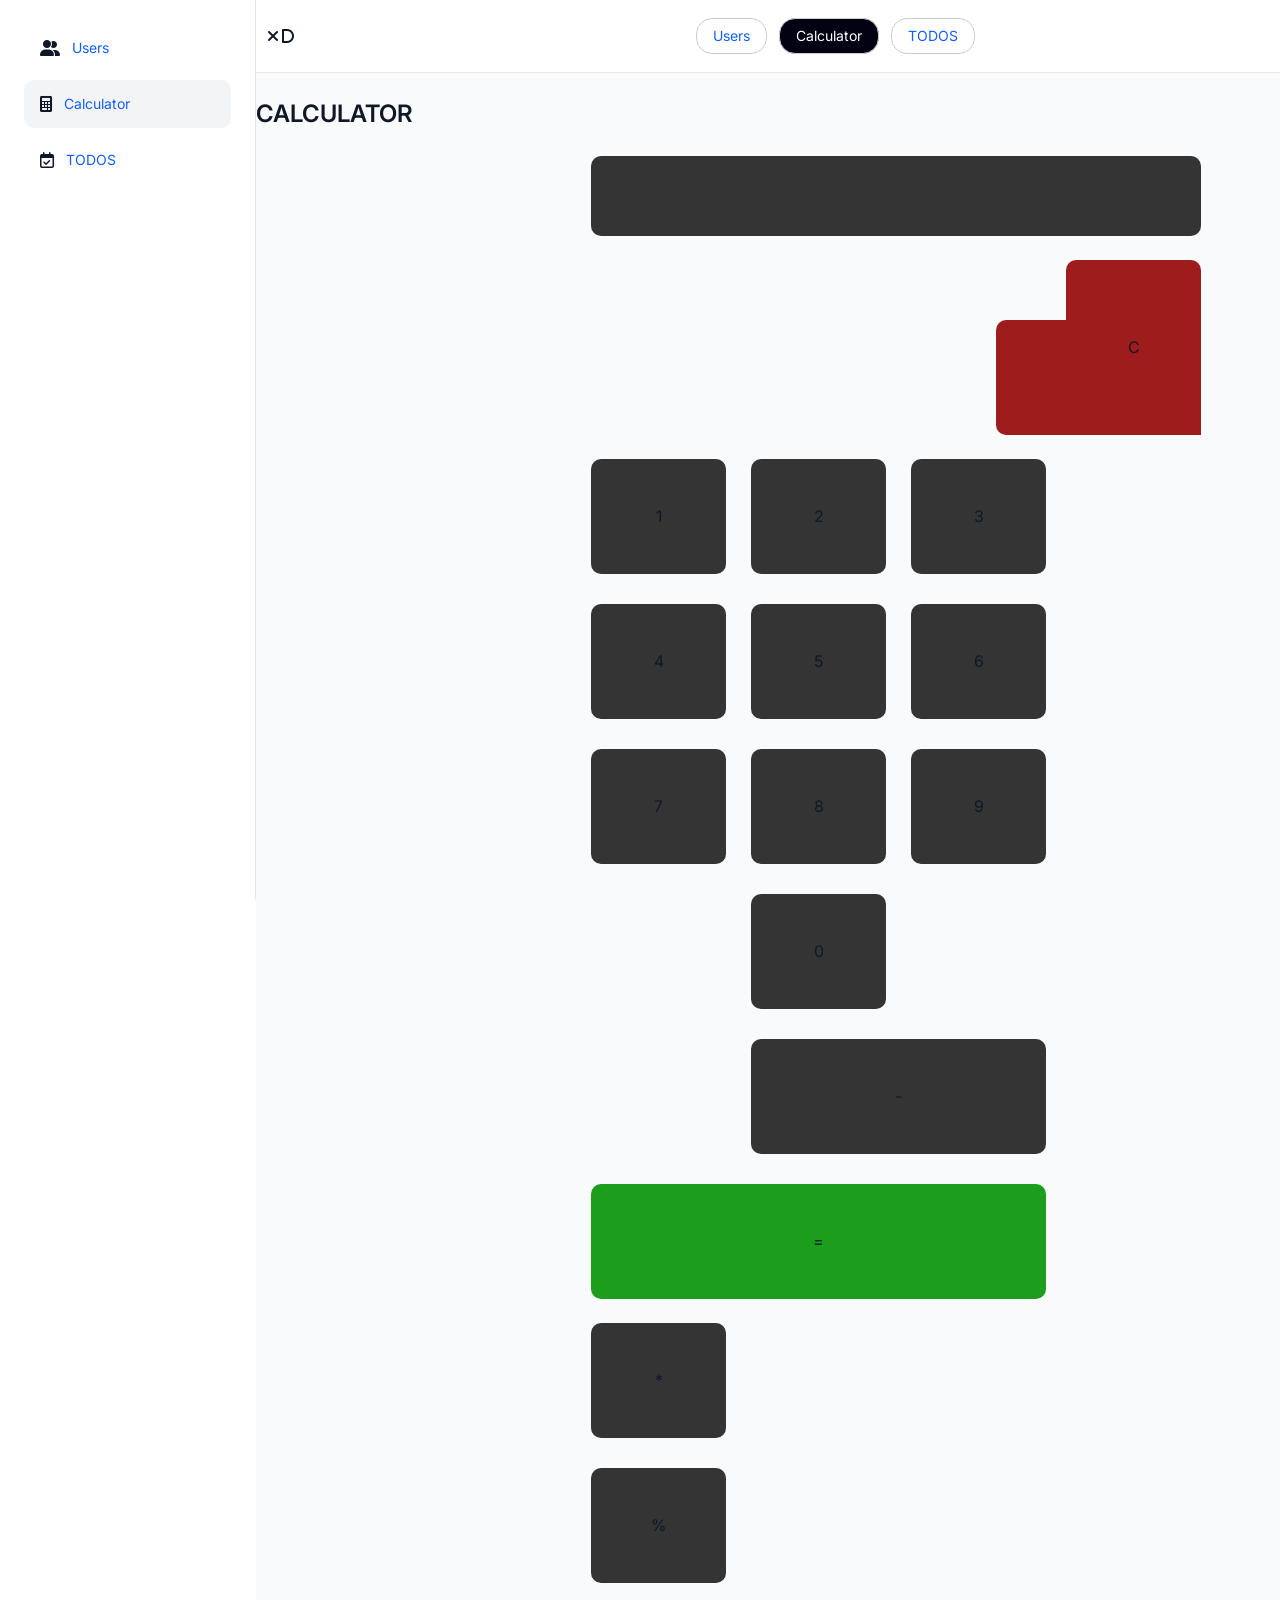
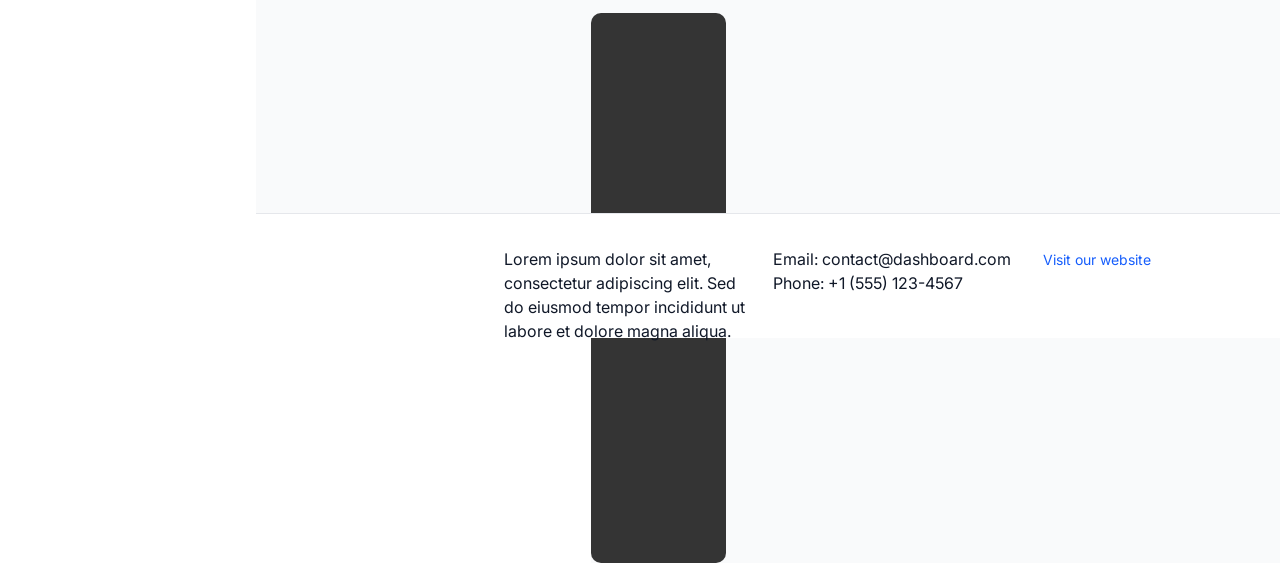
==== calculator.html @ 19464ed5 "Project: 3 Pages Dashboard: Users Page, TODOS page - HTML structure and js script" ====
<!doctype html>
<html lang="en">
  <head>
    <meta charset="UTF-8" />
    <meta name="viewport" content="width=device-width, initial-scale=1.0" />
    <title>3 Pages Dashboard</title>

    <link rel="stylesheet" href="css/style.css" />
    <link rel="preconnect" href="https://fonts.googleapis.com" />
    <link rel="preconnect" href="https://fonts.gstatic.com" crossorigin />
    <link
      href="https://fonts.googleapis.com/css2?family=Inter:opsz,wght@14..32,500&display=swap"
      rel="stylesheet"
    />
    <link
      rel="stylesheet"
      href="https://cdnjs.cloudflare.com/ajax/libs/font-awesome/6.0.0/css/all.min.css"
    />

    <script defer src="js/scriptTodos.js"></script>
  </head>
  <body>
    <div class="container">
      <!-- Page content -->
      <aside>
        <!-- Sidebar -->
        <nav class="sidebar-nav">
          <ul class="sidebar-nav-list">
            <li>
              <a class="sidebar-nav-link" href="/users.html"
                ><i class="fa-solid fa-user-group"></i>Users</a
              >
            </li>
            <li>
              <a class="sidebar-nav-link nav-active" href="/calculator.html"
                ><i class="fa-solid fa-calculator"></i>Calculator</a
              >
            </li>
            <li>
              <a class="sidebar-nav-link" href="/todos.html"
                ><i class="fa-regular fa-calendar-check"></i>TODOS</a
              >
            </li>
          </ul>
        </nav>
      </aside>
      <div class="content">
        <header class="header">
          <div class="left-header-content">
            <i class="fa-solid fa-xmark"></i>
            <i class="fa-solid fa-d"></i>
            <!-- <img
              class="logo"
              alt="3 Pages Dashboard logo"
              src="assets/img/logo.jpg"
            /> -->
          </div>
          <nav class="main-nav">
            <ul class="main-nav-list">
              <li>
                <a class="main-nav-link" href="/users.html">Users</a>
              </li>
              <li>
                <a class="main-nav-link nav-active" href="/calculator.html"
                  >Calculator</a
                >
              </li>
              <li>
                <a class="main-nav-link" href="/todos.html">TODOS</a>
              </li>
            </ul>
          </nav>
          <div class="user-login">Dragana Dragićević</div>
        </header>
        <main id="main-content">
          <article>
            <!-- Main content -->
            <section class="calculator" id="calculator">
              <div class="page-header">
                <h1 class="page-title">Calculator</h1>
              </div>
              <div class="calculator">
                <div class="calculator-elements">
                  <input class="text-input" type="text" />
                  <div class="right-box">
                    <button class="btn btn-delete-left"></button>
                    <button class="btn btn-delete">C</button>
                  </div>
                  <div class="content">
                    <div class="numbers">
                      <div class="flex-row">
                        <button class="btn">1</button>
                        <button class="btn">2</button>
                        <button class="btn">3</button>
                      </div>
                      <div class="flex-row">
                        <button class="btn">4</button>
                        <button class="btn">5</button>
                        <button class="btn">6</button>
                      </div>
                      <div class="flex-row">
                        <button class="btn">7</button>
                        <button class="btn">8</button>
                        <button class="btn">9</button>
                      </div>
                      <div class="center-box">
                        <button class="btn">0</button>
                      </div>
                      <div class="right-box">
                        <button class="btn btn-minus">-</button>
                      </div>
                      <div>
                        <button class="btn btn-equal">=</button>
                      </div>
                    </div>
                    <div class="operators">
                      <button class="btn">*</button>
                      <button class="btn">%</button>
                      <button class="btn btn-plus">+</button>
                    </div>
                  </div>
                </div>
              </div>
            </section>
          </article>
        </main>
        <footer class="footer">
          <section class="footer-widget">
            <p>
              Lorem ipsum dolor sit amet, consectetur adipiscing elit. Sed do
              eiusmod tempor incididunt ut labore et dolore magna aliqua.
            </p>
          </section>
          <section class="footer-widget">
            <p>Email: contact@dashboard.com</p>
            <p>Phone: +1 (555) 123-4567</p>
          </section>
          <section class="footer-widget">
            <p>
              <a href="#">Visit our website</a>
            </p>
          </section>
        </footer>
      </div>
    </div>
  </body>
</html>
---- css/style.css ----
* {
  padding: 0;
  margin: 0;
  box-sizing: border-box;
  font-family: 'Inter', sans-serif;
  font-size: 16px;
  font-weight: 400;
  line-height: 24px;
  letter-spacing: 0;
  color: #101828;
}

.container {
  max-width: 100vw;
  display: flex;
  flex-direction: row;
  margin: 0 auto;
}

aside {
  display: flex;
  justify-content: left;
  align-items: normal;
  /* background-color: blue; */
  border-right: 1px solid #e5e7eb;
  width: 256px;
  height: 100vh;
  padding: 24px;
}

.sidebar-nav {
  /* height: 160px; */
  width: 100vw;
}

.sidebar-nav-list {
  list-style: none;
  display: flex;
  flex-direction: column;
  gap: 8px;
}

.sidebar-nav-link:link,
.sidebar-nav-link:visited {
  display: flex;
  justify-content: left;
  align-items: center;
  height: 48px;
  padding-left: 16px;
  gap: 12px;
  /* background-color: orange; */
  text-decoration: none;
  border-radius: 10px;
}

.sidebar-nav-link:hover,
.sidebar-nav-link:active {
  background-color: #f3f4f6;
}

.sidebar-nav-link.nav-active:link,
.sidebar-nav-link.nav-active:visited {
  background-color: #f3f4f6;
}

.sidebar-nav-link.nav-active:hover,
.sidebar-nav-link.nav-active:active {
  background-color: #f3f4f6;
}

.content {
  display: flex;
  flex-direction: column;
  justify-content: flex-start;
  /* padding: 0 24px; */
  width: 100vw;
  gap: 24px;
  background-color: #f9fafb;
}

/* .content-bg {
  background-color: #f9fafb;
} */

.header {
  display: flex;
  justify-content: space-between;
  align-items: center;
  background-color: #ffffff;
  width: 100%;
  height: 73px;
  border-bottom: 1px solid #e5e7eb;
  padding: 12px;
}

.main-nav {
  /* height: 160px; */
  /* width: 100vw; */
}

.main-nav-list {
  list-style: none;
  display: flex;
  flex-direction: row;
  font-size: 14px;
  height: 36px;
  gap: 12px;
}

.main-nav-link:link,
.main-nav-link:visited {
  display: flex;
  justify-content: left;
  align-items: center;
  height: 36px;
  padding: 8px 16px;
  gap: 8px;
  /* background-color: orange; */
  text-decoration: none;

  border-radius: 16px;
  border: 1px solid #ccc;
}

.main-nav-link:hover,
.main-nav-link:active {
  background-color: #0000001a;
}

.main-nav-link.nav-active:link,
.main-nav-link.nav-active:visited {
  background-color: #030213;
  color: #fff;
}

.main-nav-link.nav-active:hover,
.main-nav-link.nav-active:active {
  background-color: #030213;
  color: #fff;
}

.footer {
  display: grid;
  grid-template-columns: 1fr 1fr 1fr;
  row-gap: 24px;
  column-gap: 24px;
  justify-content: left;
  background-color: #ffffff;
  border-top: 1px solid #e5e7eb;
  height: 125px;
  padding: 33px 247.5px 0 247.5px;
}

.footer-widget {
  display: flex;
  flex-direction: column;
}

/* Page user */

.users-list {
  display: flex;
  flex-direction: column;
  gap: 16px;
}

.users {
  background-color: #f9fafb;
  display: flex;
  flex-direction: column;
  /* justify-content: baseline; */
  align-items: center;
  width: 1280px;
  gap: 16px;
  margin: 0 auto;
}

.page-header {
  display: flex;
  justify-content: space-between;
  align-items: center;
  height: 36px;
  width: 100%;
}

.user {
  display: flex;
  gap: 24px;
  padding: 25px 25px 1px 25px;
  /* justify-content: flex-start;
  align-items: left; */
  background-color: #fff;
  width: 100%;
  height: 200px;
  border: 1px solid #e5e7eb;
  border-radius: 10px;
  box-shadow: 0 1px 3px 0 rgba(0, 0, 0, 10%);
}

.buttons {
  width: 140px;
  height: 140px;
  background-color: yellow;
}

.user-content {
  width: 986px;
  display: flex;
  flex-direction: column;
  gap: 12px;
  /* background-color: rebeccapurple; */
}

.user-photo {
  width: 64px;
  height: 64px;
  border-radius: 50%;
}

.user-name {
  font-weight: 600;
  font-size: 18px;
  line-height: 28px;
  letter-spacing: 0;
  width: 986px;
}

.user-badge {
  background-color: #dcfce7;
  width: 50px;
  height: 12px;
  padding: 2px 8px;
  gap: 4px;
  border-radius: 8px;
  color: #008236;
  font-weight: 500;
  font-size: 12px;
}

.user-data {
  display: grid;
  grid-template-columns: 1fr 1fr;
  grid-template-rows: 1fr 1fr 1fr;
  row-gap: 8px;
  column-gap: 24px;
}

.user-text-content {
  display: flex;
  justify-content: left;
  align-items: center;
  gap: 12px;
  font-weight: 400;
  font-size: 14px;
  color: #6a7282;
  line-height: 20px;
  letter-spacing: 0;
}

.user-text-content i {
  color: #6a7282;
}

.user-note {
  width: 986px;
  height: 32px;
  color: #6a7282;
  font-style: italic;
  font-weight: 400;
  font-size: 12px;
}

.user-buttons {
  display: flex;
  flex-direction: column;
  height: 36px;
  gap: 8px;
}

.user-button,
.user-button-dots {
  background-color: #ffffff;
  border: 1px solid rgba(0, 0, 0, 10%);
  border-radius: 8px;
  padding: 8px 16px;
  /* gap: 8px; */
  font-weight: 500;
  font-size: 14px;
  line-height: 20px;
}

.user-button-dots {
  border: none;
  display: flex;
  padding-left: 10px;
  padding-right: 10px;
  width: 36px;
  height: 36px;
}

.user-button:hover,
.user-button-dots:hover {
  background-color: rgba(0, 0, 0, 10%);
}

a {
  color: #155dfc;
  text-decoration: none;
  font-weight: 400;
  font-size: 14px;
  line-height: 20px;
  letter-spacing: 0;
}

.page-title {
  color: #101828;
  text-transform: uppercase;
  font-weight: 600;
  font-size: 24px;
  line-height: 32px;
  letter-spacing: 0px;
}
.search-box {
  display: flex;
  max-width: 384px;
  height: 36px;
  /* background-image: url('assets/icon/search.png');
  background-size: 18px 18px;
  background-repeat: no-repeat; */
}

.search-box input[type='text'] {
  padding: 4px 12px;
  background-color: #ffffff;
  outline: none;
  appearance: none;
  border: 1px solid rgba(0, 0, 0, 10%);
  border-radius: 10px;
}

.search-box input[type='text']:focus,
.search-box input[type='text']:active {
  background-color: #ffffff;
  border: 1px solid rgba(0, 0, 0, 20%);
  border: 3px solid rgba(0, 0, 0, 15%);
  /* box-shadow: 8px 0 0 0 rgba(0, 0, 0, 10%); */
}

/* Page calculator */
.calculator {
  background-color: #f9fafb;
  display: flex;
  flex-direction: column;
  /* justify-content: baseline; */
  align-items: center;
  width: 1280px;
  height: 1692px;
  gap: 24px;
  margin: 0 auto;
}

.btn {
  background-color: #343434;
  width: 135px;
  height: 115px;
  border: none;
  border-radius: 10px;
  align-items: center;
}

.btn-delete {
  background-color: #9e1c1c;
  border-radius: 10px 10px 0px 0px;
  display: flex;
  align-content: center;
  justify-content: center;
  width: 135px;
  height: 175px;
}

.btn-delete-left {
  background-color: #9e1c1c;
  border-radius: 10px 0px 0px 10px;
  display: flex;
  width: 70px;
}

.btn-plus {
  height: 550px;
}

.btn-minus {
  width: 295px;
}

.btn-equal {
  background-color: #1c9e1c;
  width: 455px;
}

.right-box {
  display: flex;
  justify-content: flex-end;
  align-items: flex-end;
}

.center-box {
  display: flex;
  justify-content: center;
}

.flex-row {
  display: flex;
  align-items: center;
  justify-content: space-between;
}

.calculator-body {
  width: 650px;
  height: 1230px;
  margin: 50px auto 0 auto;
  padding: 24px 18px;
  background-color: #17171c;
  border-radius: 20px;
}

.calculator-elements {
  /* margin: 23.54px 18.54px; */
  width: 610px;
  height: 1180px;
  display: flex;
  flex-direction: column;
  gap: 24px;
  /* background-color: red; */
}

.text-input {
  display: flex;
  width: 610px;
  height: 115px;
  margin: 0;
  padding: 30px;
  text-align: right;
  background-color: #343434;
  border: none;
  border-radius: 10px;
  color: #fff;
  box-shadow: none;
}

/* .content {
  background-color: red;
  display: flex;
  justify-content: space-between;
} */

.numbers {
  display: flex;
  flex-direction: column;
  width: 455px;
  gap: 30px;
}

.operators {
  display: flex;
  flex-direction: column;
  gap: 30px;
}

/* Page todos */
.todos {
  background-color: #f9fafb;
  display: flex;
  flex-direction: column;
  align-items: center;
  width: 1280px;
  height: 500px;
  gap: 24px;
  margin: 0 auto;
}

.todo {
  height: 440px;
  display: grid;
  grid-template-columns: 1fr 1fr 1fr;
  grid-template-rows: 1fr 1fr 1fr 1fr;
  gap: 16px;
}

.todo-card {
  background-color: #ffffff;
  display: flex;
  flex-direction: row;
  width: 416px;
  height: 98px;
  border-top: 1px solid #b9f8cf;
  border-radius: 10px;
  box-shadow: 0 1px 3px 0 rgba(0, 0, 0, 10%);
  padding: 21px 21px 1px 21px;
  gap: 12px;
}

.todo-content {
  width: 342px;
  height: 56px;
  display: flex;
  flex-direction: column;
  justify-content: space-between;
  align-items: flex-start;
  width: 100%;
}

.todo-icon {
  width: 20px;
  height: 20px;
}

.todo-status {
  display: flex;
  /* width: 80px;
  height: 20px; */
  padding: 2px 10px;
  border-radius: 33554400px;
  font-weight: 500;
  font-size: 12px;
  line-height: 16px;
}

.todo-status-completed {
  background-color: #dcfce7;
  color: #008236;
  /* text-decoration: line-through; */
}

.todo-status-in-progress {
  background-color: #f3f4f6;
  color: #364153;
}
/* Invisible element */

.todo-text {
  font-size: 14px;
  font-weight: 500;
  line-height: 20px;
}

.todo-text-completed {
  text-decoration: line-through;
}

.filter-box {
  display: flex;
  height: 36px;
  gap: 12px;
}

.todo-completed,
.todo-uncompleted,
.todo-clear-filter {
  background-color: #ffffff;
  border: 1px solid rgba(0, 0, 0, 10%);
  border-radius: 8px;
  padding: 8px 16px;
  /* gap: 8px; */
  font-weight: 500;
  font-size: 14px;
  line-height: 20px;
}

.todo-completed:hover,
.todo-uncompleted:hover,
.todo-clear-filter:hover {
  background-color: rgba(0, 0, 0, 10%);
}

.todo-completed:focus,
.todo-uncompleted:focus,
.todo-clear-filter:focus {
  color: #ffffff;
  background-color: #030213;
}

.todo-clear-filter {
  border: none;
  background: transparent;
  display: none;
}

.hidden {
  display: none;
}
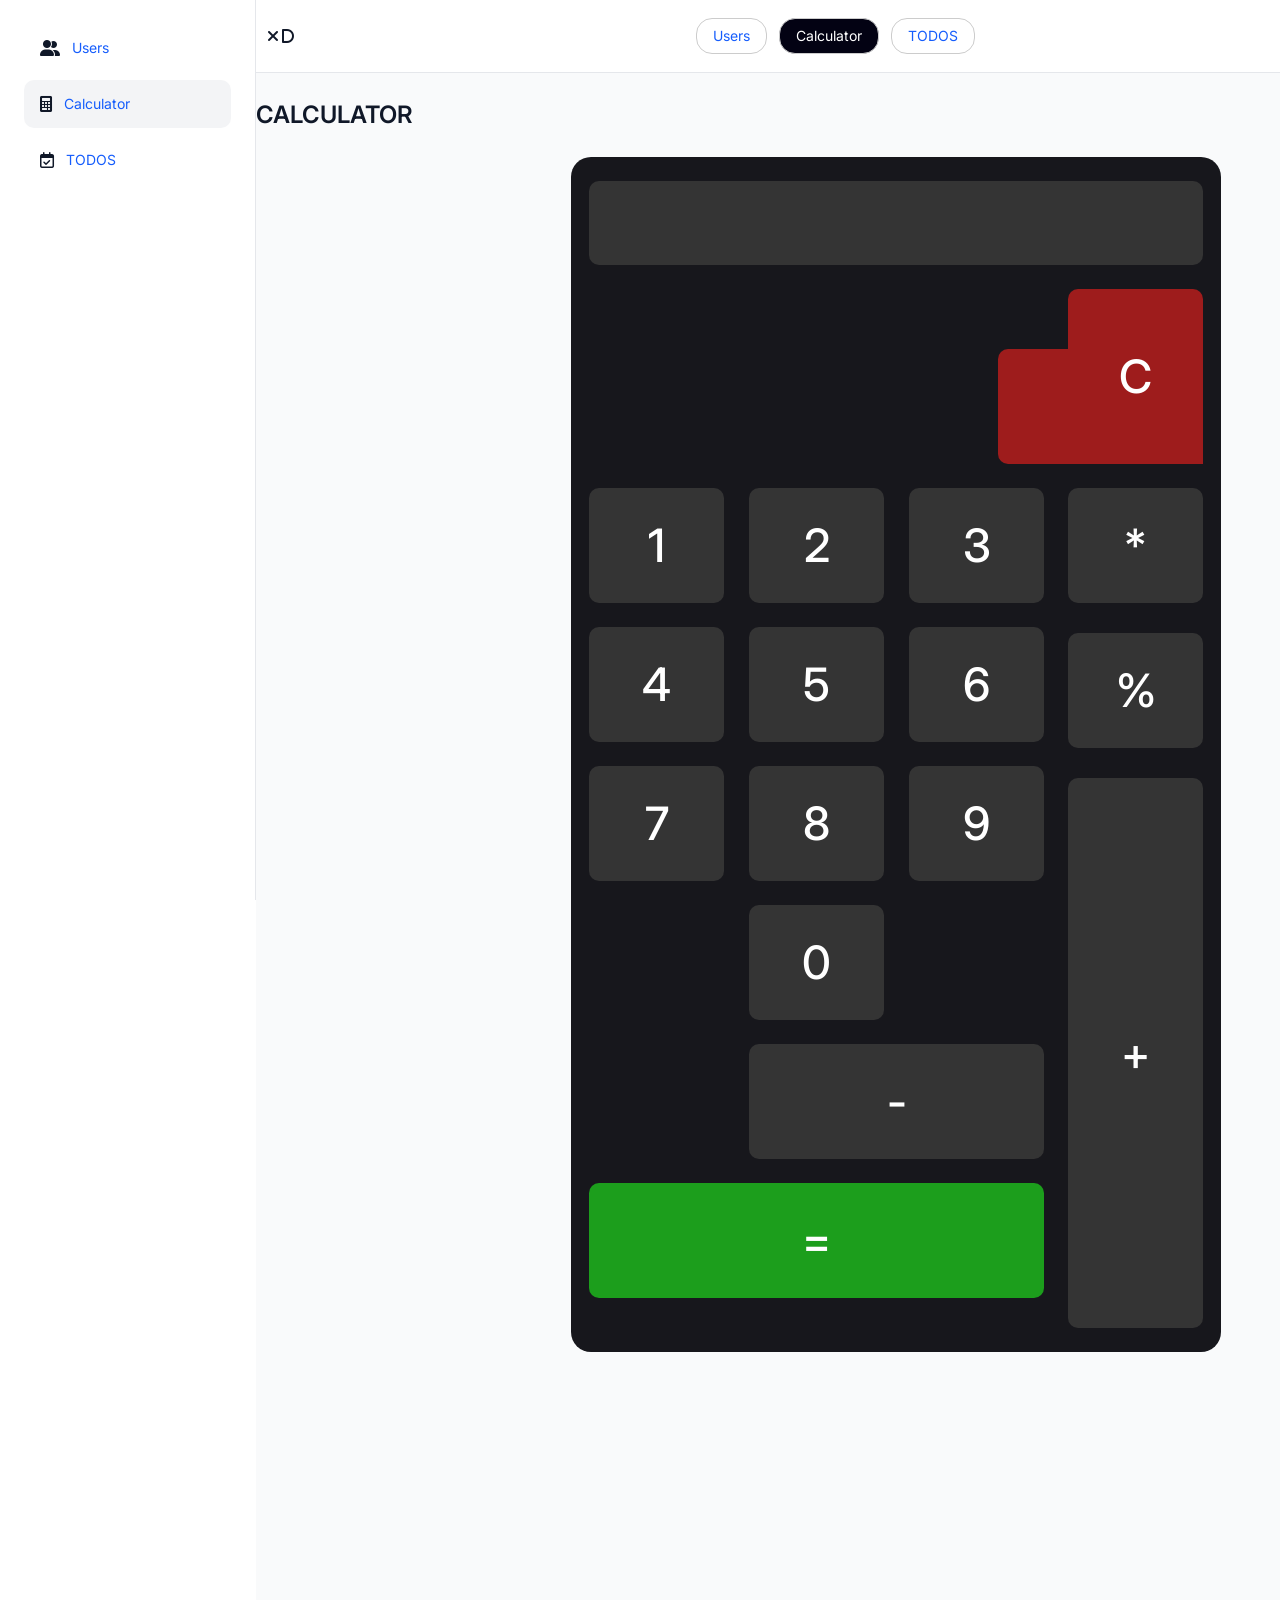
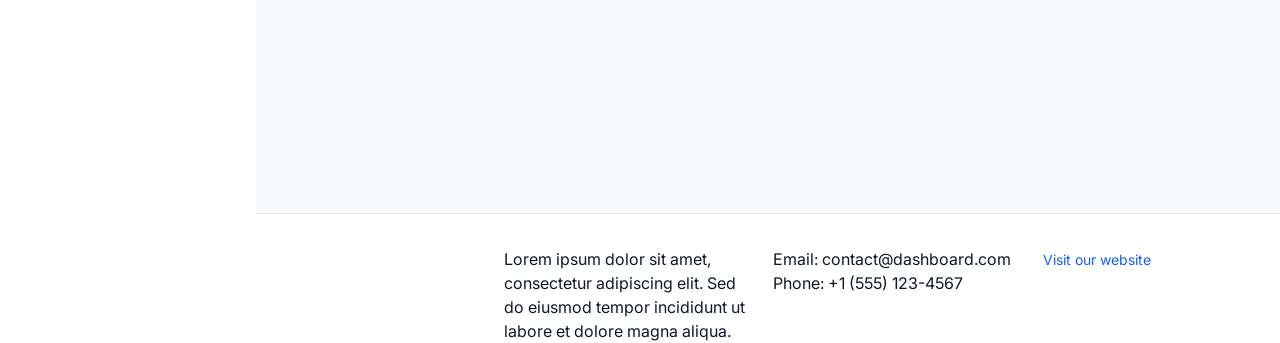
==== commit dd0f7cb4: "Project: 3 Pages Dashboard: Calculator - HTML structure" ====
--- a/calculator.html
+++ b/calculator.html
@@ -79,14 +79,15 @@
               <div class="page-header">
                 <h1 class="page-title">Calculator</h1>
               </div>
-              <div class="calculator">
+              <!-- <div class="calculator"> -->
+              <div class="calculator-body">
                 <div class="calculator-elements">
                   <input class="text-input" type="text" />
                   <div class="right-box">
                     <button class="btn btn-delete-left"></button>
                     <button class="btn btn-delete">C</button>
                   </div>
-                  <div class="content">
+                  <div class="calculator-content">
                     <div class="numbers">
                       <div class="flex-row">
                         <button class="btn">1</button>
@@ -121,6 +122,7 @@
                   </div>
                 </div>
               </div>
+              <!-- </div> -->
             </section>
           </article>
         </main>
--- a/css/style.css
+++ b/css/style.css
@@ -347,6 +347,7 @@
 }
 
 /* Page calculator */
+
 .calculator {
   background-color: #f9fafb;
   display: flex;
@@ -361,6 +362,10 @@
 
 .btn {
   background-color: #343434;
+  font-size: 46px;
+  font-weight: 500;
+  line-height: 55px;
+  color: #fff;
   width: 135px;
   height: 115px;
   border: none;
@@ -416,9 +421,9 @@
 }
 
 .calculator-body {
-  width: 650px;
-  height: 1230px;
-  margin: 50px auto 0 auto;
+  /* width: 650px;
+  height: 1230px; */
+  /* margin: 50px auto 0 auto; */
   padding: 24px 18px;
   background-color: #17171c;
   border-radius: 20px;
@@ -426,8 +431,8 @@
 
 .calculator-elements {
   /* margin: 23.54px 18.54px; */
-  width: 610px;
-  height: 1180px;
+  /* width: 610px;
+  height: 1180px; */
   display: flex;
   flex-direction: column;
   gap: 24px;
@@ -436,8 +441,8 @@
 
 .text-input {
   display: flex;
-  width: 610px;
-  height: 115px;
+  /* width: 610px;
+  height: 115px; */
   margin: 0;
   padding: 30px;
   text-align: right;
@@ -448,17 +453,18 @@
   box-shadow: none;
 }
 
-/* .content {
-  background-color: red;
+.calculator-content {
+  /* background-color: red; */
   display: flex;
   justify-content: space-between;
-} */
+  gap: 24px;
+}
 
 .numbers {
   display: flex;
   flex-direction: column;
   width: 455px;
-  gap: 30px;
+  gap: 24px;
 }
 
 .operators {
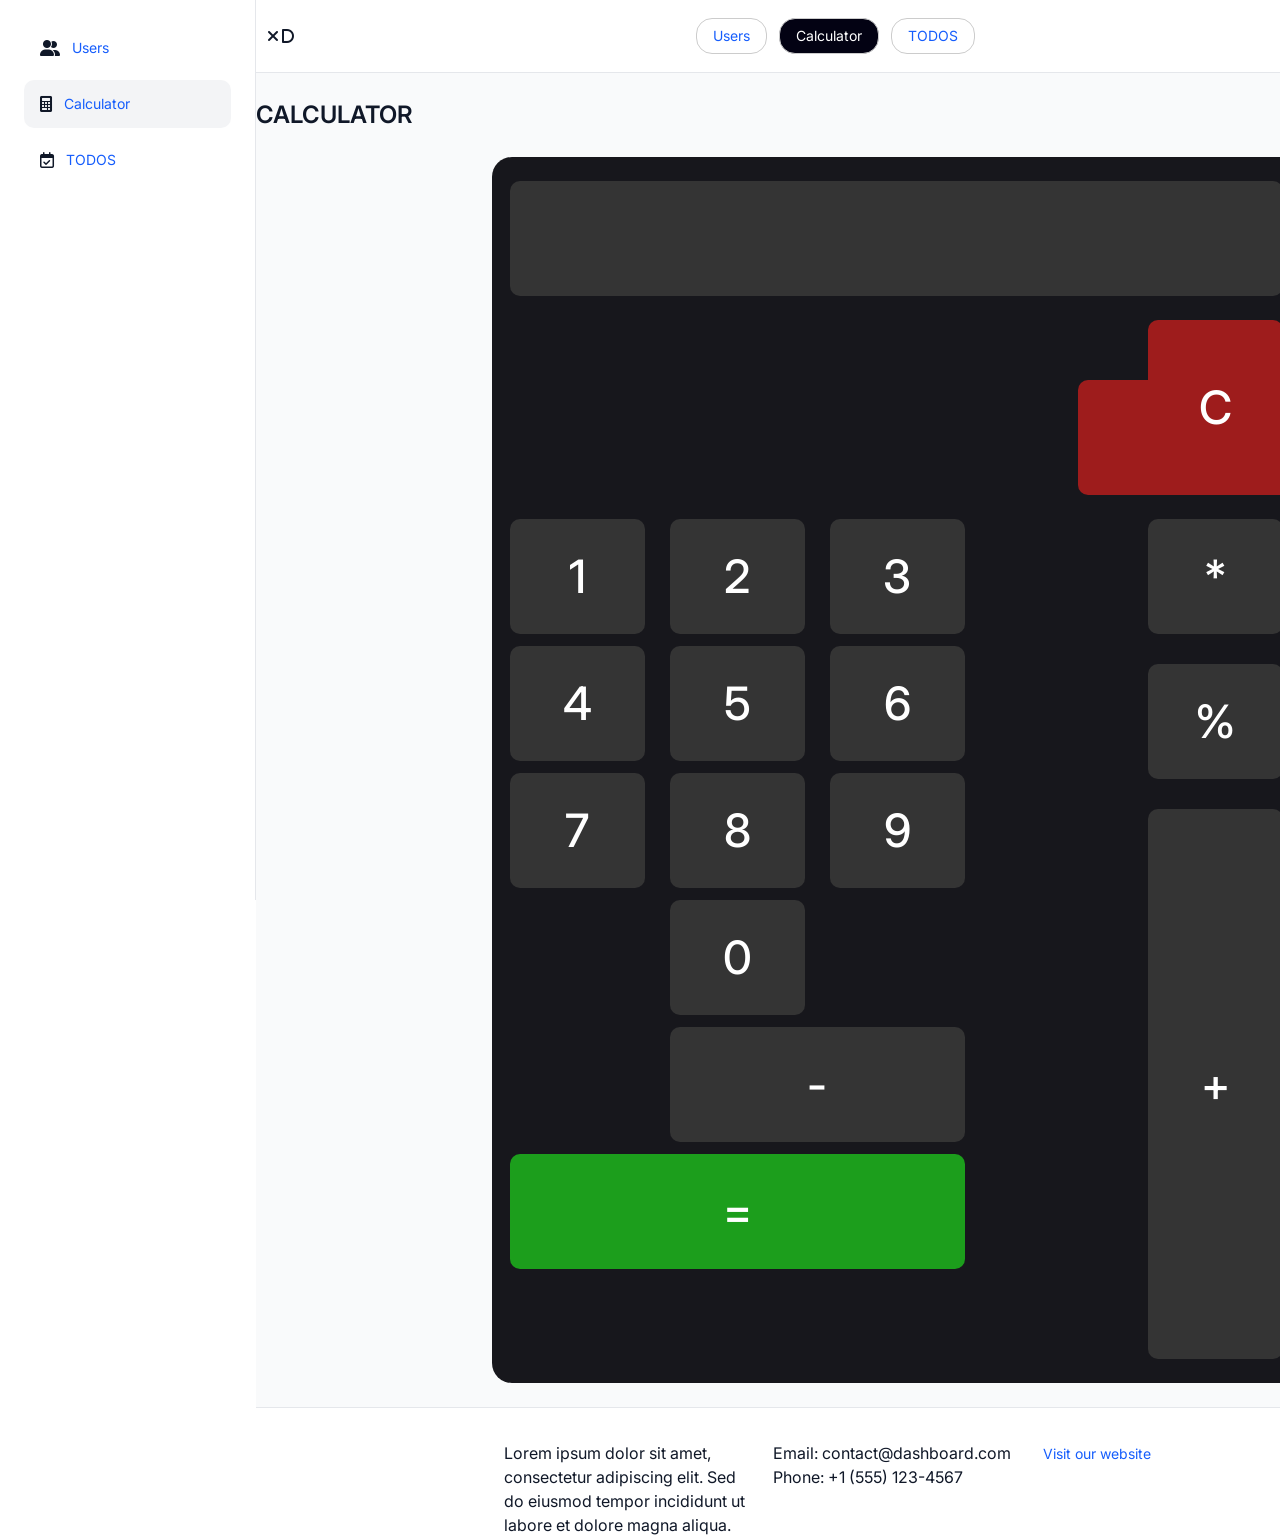
==== commit 9ce55354: "Project: 3 Pages Dashboard: Calculator - Functionality" ====
--- a/calculator.html
+++ b/calculator.html
@@ -17,7 +17,7 @@
       href="https://cdnjs.cloudflare.com/ajax/libs/font-awesome/6.0.0/css/all.min.css"
     />
 
-    <script defer src="js/scriptTodos.js"></script>
+    <script defer src="js/scriptCalculator.js"></script>
   </head>
   <body>
     <div class="container">
@@ -82,7 +82,7 @@
               <!-- <div class="calculator"> -->
               <div class="calculator-body">
                 <div class="calculator-elements">
-                  <input class="text-input" type="text" />
+                  <input class="text-input input-number" type="text" />
                   <div class="right-box">
                     <button class="btn btn-delete-left"></button>
                     <button class="btn btn-delete">C</button>
@@ -90,22 +90,22 @@
                   <div class="calculator-content">
                     <div class="numbers">
                       <div class="flex-row">
-                        <button class="btn">1</button>
-                        <button class="btn">2</button>
-                        <button class="btn">3</button>
+                        <button class="btn btn-number">1</button>
+                        <button class="btn btn-number">2</button>
+                        <button class="btn btn-number">3</button>
                       </div>
                       <div class="flex-row">
-                        <button class="btn">4</button>
-                        <button class="btn">5</button>
-                        <button class="btn">6</button>
+                        <button class="btn btn-number">4</button>
+                        <button class="btn btn-number">5</button>
+                        <button class="btn btn-number">6</button>
                       </div>
                       <div class="flex-row">
-                        <button class="btn">7</button>
-                        <button class="btn">8</button>
-                        <button class="btn">9</button>
+                        <button class="btn btn-number">7</button>
+                        <button class="btn btn-number">8</button>
+                        <button class="btn btn-number">9</button>
                       </div>
                       <div class="center-box">
-                        <button class="btn">0</button>
+                        <button class="btn btn-number">0</button>
                       </div>
                       <div class="right-box">
                         <button class="btn btn-minus">-</button>
@@ -115,8 +115,8 @@
                       </div>
                     </div>
                     <div class="operators">
-                      <button class="btn">*</button>
-                      <button class="btn">%</button>
+                      <button class="btn btn-multiply">*</button>
+                      <button class="btn btn-divide">%</button>
                       <button class="btn btn-plus">+</button>
                     </div>
                   </div>
--- a/css/style.css
+++ b/css/style.css
@@ -353,9 +353,8 @@
   display: flex;
   flex-direction: column;
   /* justify-content: baseline; */
-  align-items: center;
   width: 1280px;
-  height: 1692px;
+  align-items: center;
   gap: 24px;
   margin: 0 auto;
 }
@@ -371,6 +370,7 @@
   border: none;
   border-radius: 10px;
   align-items: center;
+  cursor: pointer;
 }
 
 .btn-delete {
@@ -421,8 +421,8 @@
 }
 
 .calculator-body {
-  /* width: 650px;
-  height: 1230px; */
+  width: auto;
+  height: 100%;
   /* margin: 50px auto 0 auto; */
   padding: 24px 18px;
   background-color: #17171c;
@@ -430,17 +430,16 @@
 }
 
 .calculator-elements {
-  /* margin: 23.54px 18.54px; */
-  /* width: 610px;
-  height: 1180px; */
   display: flex;
   flex-direction: column;
   gap: 24px;
-  /* background-color: red; */
 }
 
 .text-input {
   display: flex;
+  font-size: 46px;
+  font-weight: 500;
+  line-height: 55px;
   /* width: 610px;
   height: 115px; */
   margin: 0;
@@ -457,14 +456,14 @@
   /* background-color: red; */
   display: flex;
   justify-content: space-between;
-  gap: 24px;
+  gap: 12px;
 }
 
 .numbers {
   display: flex;
   flex-direction: column;
-  width: 455px;
-  gap: 24px;
+  /* width: 455px; */
+  gap: 12px;
 }
 
 .operators {
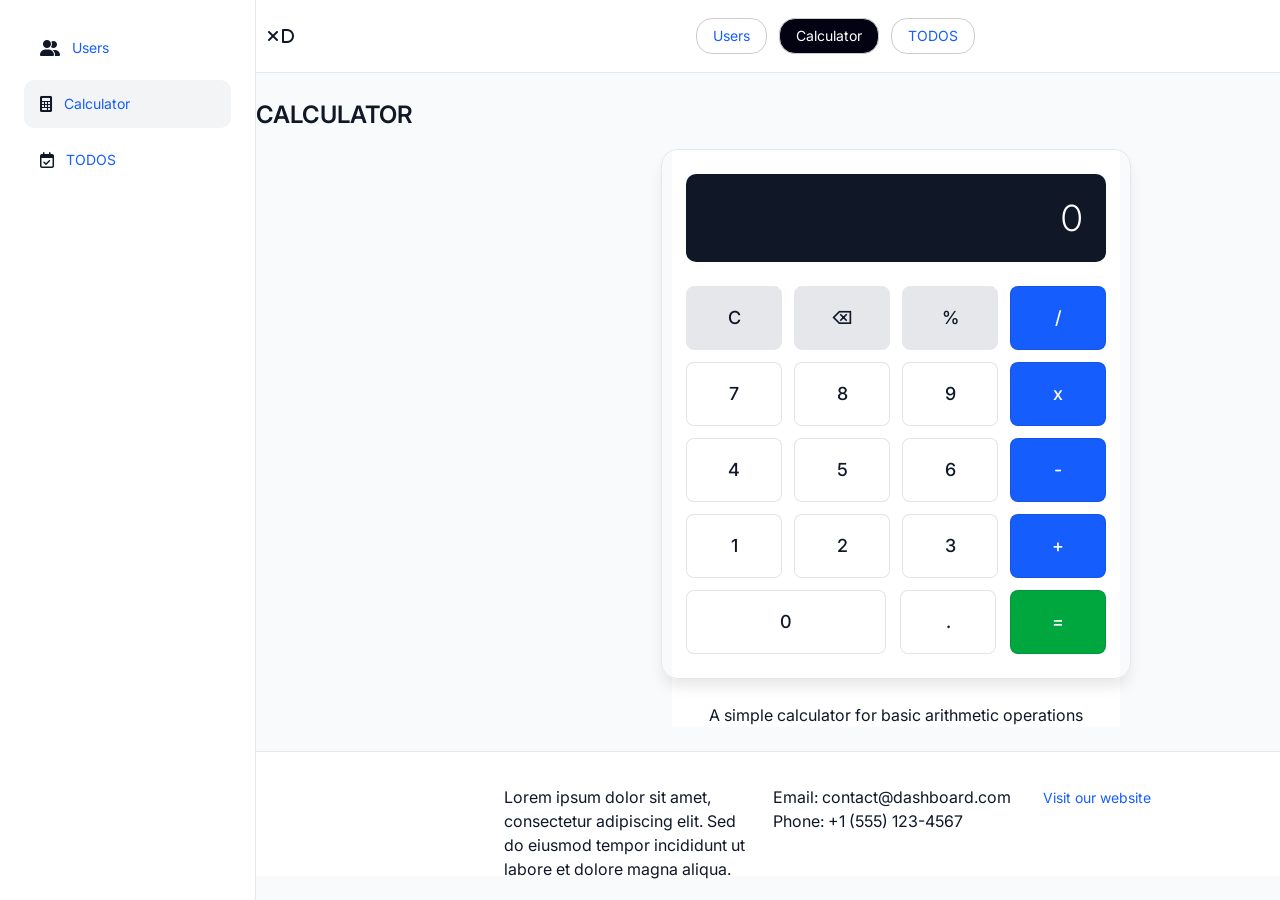
==== commit c3f2167a: "Project: 3 Pages Dashboard: Calculator - Functionality" ====
--- a/calculator.html
+++ b/calculator.html
@@ -80,48 +80,52 @@
                 <h1 class="page-title">Calculator</h1>
               </div>
               <!-- <div class="calculator"> -->
+
               <div class="calculator-body">
                 <div class="calculator-elements">
-                  <input class="text-input input-number" type="text" />
-                  <div class="right-box">
-                    <button class="btn btn-delete-left"></button>
-                    <button class="btn btn-delete">C</button>
-                  </div>
+                  <input
+                    class="input-box"
+                    type="text"
+                    placeholder="0"
+                    value="0"
+                  />
                   <div class="calculator-content">
-                    <div class="numbers">
+                    <div class="calculator-buttons">
                       <div class="flex-row">
-                        <button class="btn btn-number">1</button>
-                        <button class="btn btn-number">2</button>
-                        <button class="btn btn-number">3</button>
+                        <button class="btn btn-reset">C</button>
+                        <button class="btn btn-delete">⌫</button>
+                        <button class="btn btn-percent" value="%">%</button>
+                        <button class="btn btn-operator" value="/">/</button>
                       </div>
                       <div class="flex-row">
-                        <button class="btn btn-number">4</button>
-                        <button class="btn btn-number">5</button>
-                        <button class="btn btn-number">6</button>
+                        <button class="btn btn-number" value="7">7</button>
+                        <button class="btn btn-number" value="8">8</button>
+                        <button class="btn btn-number" value="9">9</button>
+                        <button class="btn btn-operator" value="*">x</button>
                       </div>
                       <div class="flex-row">
-                        <button class="btn btn-number">7</button>
-                        <button class="btn btn-number">8</button>
-                        <button class="btn btn-number">9</button>
+                        <button class="btn btn-number" value="4">4</button>
+                        <button class="btn btn-number" value="5">5</button>
+                        <button class="btn btn-number" value="6">6</button>
+                        <button class="btn btn-operator" value="-">-</button>
                       </div>
-                      <div class="center-box">
-                        <button class="btn btn-number">0</button>
+                      <div class="flex-row">
+                        <button class="btn btn-number" value="1">1</button>
+                        <button class="btn btn-number" value="2">2</button>
+                        <button class="btn btn-number" value="3">3</button>
+                        <button class="btn btn-operator" value="+">+</button>
                       </div>
-                      <div class="right-box">
-                        <button class="btn btn-minus">-</button>
-                      </div>
-                      <div>
+                      <div class="flex-row">
+                        <button class="btn btn-number-0" value="0">0</button>
+                        <button class="btn btn-decimal" value=".">.</button>
                         <button class="btn btn-equal">=</button>
                       </div>
                     </div>
-                    <div class="operators">
-                      <button class="btn btn-multiply">*</button>
-                      <button class="btn btn-divide">%</button>
-                      <button class="btn btn-plus">+</button>
-                    </div>
                   </div>
                 </div>
+                <p>A simple calculator for basic arithmetic operations</p>
               </div>
+
               <!-- </div> -->
             </section>
           </article>
--- a/css/style.css
+++ b/css/style.css
@@ -348,11 +348,11 @@
 
 /* Page calculator */
 
+/*
 .calculator {
   background-color: #f9fafb;
   display: flex;
   flex-direction: column;
-  /* justify-content: baseline; */
   width: 1280px;
   align-items: center;
   gap: 24px;
@@ -423,7 +423,6 @@
 .calculator-body {
   width: auto;
   height: 100%;
-  /* margin: 50px auto 0 auto; */
   padding: 24px 18px;
   background-color: #17171c;
   border-radius: 20px;
@@ -440,8 +439,6 @@
   font-size: 46px;
   font-weight: 500;
   line-height: 55px;
-  /* width: 610px;
-  height: 115px; */
   margin: 0;
   padding: 30px;
   text-align: right;
@@ -453,7 +450,6 @@
 }
 
 .calculator-content {
-  /* background-color: red; */
   display: flex;
   justify-content: space-between;
   gap: 12px;
@@ -462,7 +458,6 @@
 .numbers {
   display: flex;
   flex-direction: column;
-  /* width: 455px; */
   gap: 12px;
 }
 
@@ -470,6 +465,103 @@
   display: flex;
   flex-direction: column;
   gap: 30px;
+}
+
+*/
+
+/* Calculator original */
+.calculator {
+  background-color: #f9fafb;
+  display: flex;
+  flex-direction: column;
+  /* justify-content: baseline; */
+  align-items: center;
+  width: 1280px;
+  gap: 16px;
+  margin: 0 auto;
+}
+
+.calculator-body {
+  display: flex;
+  flex-direction: column;
+  align-items: center;
+  background-color: #fff;
+  width: 448px;
+  margin: 0 auto;
+  gap: 24px;
+}
+
+.calculator-content {
+  display: flex;
+}
+
+.calculator-elements {
+  display: flex;
+  flex-direction: column;
+  padding: 24px;
+  gap: 24px;
+  border: 1px solid #e5e7eb;
+  border-radius: 16px;
+  box-shadow: 0 10px 15px -3px rgba(0, 0, 0, 10%);
+}
+
+.input-box {
+  width: 100%;
+  color: #fff;
+  font-size: 36px;
+  font-weight: 300;
+  letter-spacing: 0;
+  text-align: right;
+  line-height: 40px;
+  padding: 24px;
+  background-color: #101828;
+  border-radius: 10px;
+  border: none;
+}
+
+.calculator-buttons {
+  display: flex;
+  flex-direction: column;
+  gap: 12px;
+}
+
+.btn {
+  border-radius: 8px;
+  padding: 8px 16px;
+  width: 96px;
+  height: 64px;
+  background-color: #fff;
+  border: 1px solid #0000001a;
+  font-weight: 500;
+  font-size: 18px;
+  line-height: 28px;
+}
+
+.btn-reset,
+.btn-delete,
+.btn-percent {
+  background-color: #e5e7eb;
+  border-color: #e5e7eb;
+}
+.btn-operator {
+  background-color: #155dfc;
+  color: #fff;
+}
+
+.btn-equal {
+  background-color: #00a63e;
+  color: #fff;
+}
+
+.btn-number-0 {
+  width: 200px;
+}
+
+.flex-row {
+  display: flex;
+  align-items: center;
+  justify-content: space-between;
+  gap: 12px;
 }
 
 /* Page todos */
